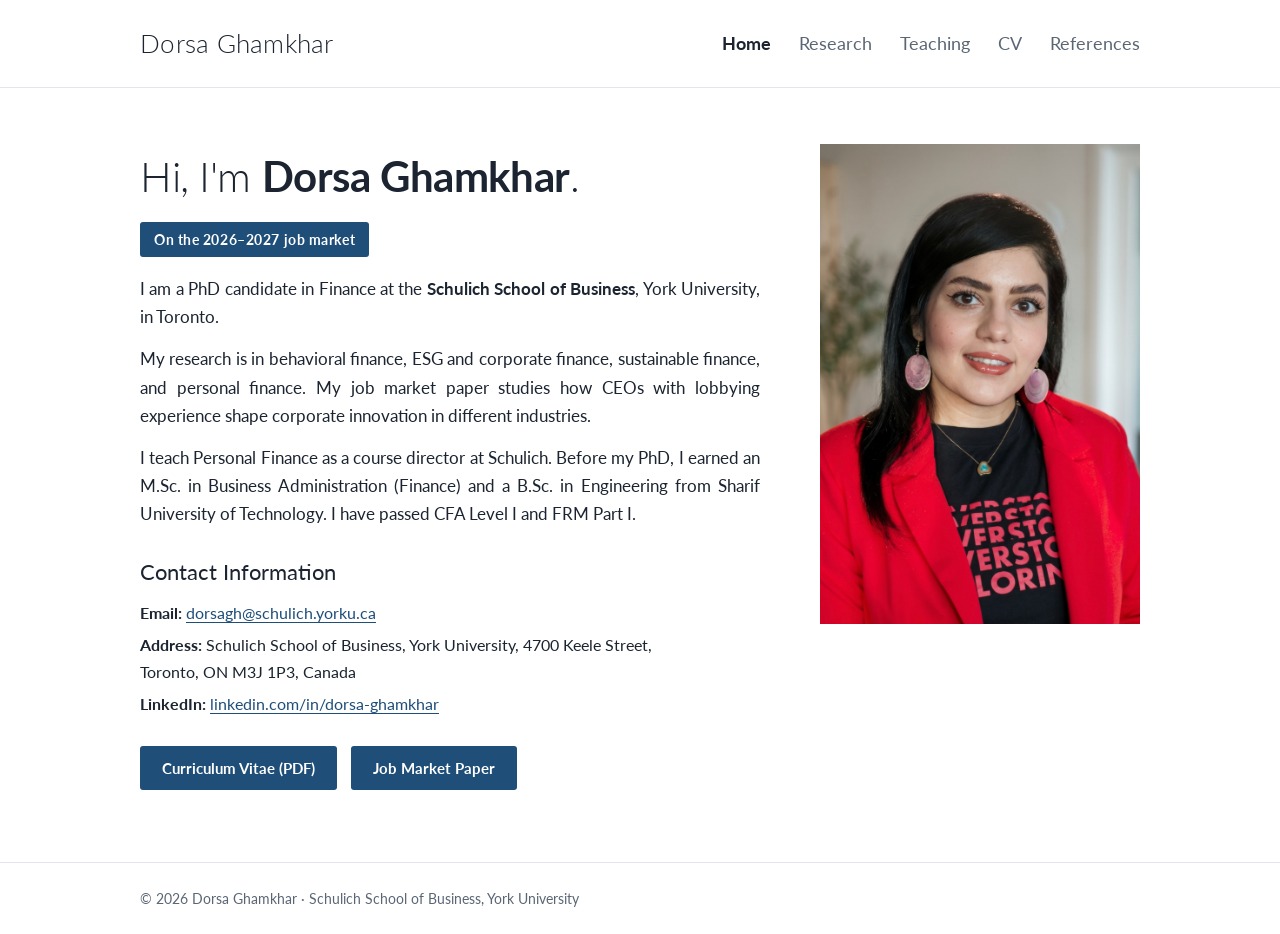
==== index.html @ b434040c "Add files via upload" ====
<!doctype html><html lang="en"><head><meta charset="utf-8"><meta name="viewport" content="width=device-width, initial-scale=1"><title>Dorsa Ghamkhar</title><meta name="description" content="Dorsa Ghamkhar, PhD candidate in Finance at the Schulich School of Business, York University, on the 2026-2027 academic job market."><link rel="preconnect" href="https://fonts.googleapis.com"><link rel="preconnect" href="https://fonts.gstatic.com" crossorigin><link rel="stylesheet" href="https://fonts.googleapis.com/css2?family=Lato:wght@300;400;700&display=swap"><link rel="stylesheet" href="style.css"></head><body><header><div class="inner"><a class="brand" href="index.html">Dorsa Ghamkhar</a>
<nav aria-label="Main"><ul><li><a href="index.html" aria-current="page">Home</a></li><li><a href="research.html">Research</a></li><li><a href="teaching.html">Teaching</a></li><li><a href="files/%20Ghamkhar%20CV.pdf">CV</a></li><li><a href="references.html">References</a></li></ul></nav></div></header><main><div class="inner"><section class="hero">
  <div class="hero-text">
    <h1>Hi, I'm <b>Dorsa Ghamkhar</b>.</h1>
    <span class="market">On the 2026–2027 job market</span>
    <p>I am a PhD candidate in Finance at the <b>Schulich School of Business</b>, York University, in Toronto.</p>
    <p>My research is in behavioral finance, ESG and corporate finance, sustainable finance, and personal finance. My job market paper studies how CEOs with lobbying experience shape corporate innovation in different industries.</p>
    <p>I teach Personal Finance as a course director at Schulich. Before my PhD, I earned an M.Sc. in Business Administration (Finance) and a B.Sc. in Engineering from Sharif University of Technology. I have passed CFA Level I and FRM Part I.</p>
    <div class="contact" aria-label="Contact">
      <h2>Contact Information</h2>
      <p><b>Email:</b> <a href="mailto:dorsagh@schulich.yorku.ca">dorsagh@schulich.yorku.ca</a></p>
      <p><b>Address:</b> Schulich School of Business, York University, 4700 Keele Street, Toronto, ON M3J 1P3, Canada</p>
      <p><b>LinkedIn:</b> <a href="https://www.linkedin.com/in/dorsa-ghamkhar">linkedin.com/in/dorsa-ghamkhar</a></p>
    </div>
    <a class="btn" href="files/%20Ghamkhar%20CV.pdf">Curriculum Vitae (PDF)</a>
    <a class="btn" style="margin-left:10px" href="https://papers.ssrn.com/sol3/papers.cfm?abstract_id=7446578" target="_blank" rel="noopener">Job Market Paper</a>
  </div>
  <div class="photo"><img src="files/Dorsa%20Photo.jpg" alt="Dorsa Ghamkhar"></div>
</section></div></main><footer><div class="inner">© 2026 Dorsa Ghamkhar · Schulich School of Business, York University</div></footer></body></html>
---- style.css ----
/* Layout: Google-Sites-style academic site. Top bar with name and page links; one centered reading column per page. */
:root{
  --bg:#FFFFFF; --band:#F3F5F8; --ink:#1B2430; --muted:#5B6675; --rule:#E2E6EC;
  --accent:#1F4E79; --accent-ink:#FFFFFF;
  --display:"Lato", "Helvetica Neue", Arial, sans-serif;
  --body:"Lato", "Helvetica Neue", Arial, sans-serif;
}
*{box-sizing:border-box}
html{scroll-behavior:smooth}
body{margin:0;background:var(--bg);color:var(--ink);font-family:var(--body);font-size:17px;line-height:1.65;-webkit-font-smoothing:antialiased}
a{color:var(--accent);text-underline-offset:3px}
a:focus-visible{outline:2px solid var(--accent);outline-offset:2px}

.inner{max-width:1040px;margin:0 auto;
  padding-left:max(20px, env(safe-area-inset-left, 0px));padding-right:max(20px, env(safe-area-inset-right, 0px))}

/* Top bar */
header{border-bottom:1px solid var(--rule);background:var(--bg)}
header .inner{display:flex;flex-wrap:wrap;align-items:center;justify-content:space-between;gap:12px 32px;padding-block:22px}
.brand{font-family:var(--display);font-weight:300;font-size:26px;letter-spacing:.01em;color:var(--ink);text-decoration:none}
nav ul{list-style:none;margin:0;padding:0;display:flex;flex-wrap:wrap;gap:6px 28px}
nav a{color:var(--muted);text-decoration:none;font-size:18px;font-weight:400;padding-bottom:4px;border-bottom:2px solid transparent}
nav a:hover{color:var(--ink)}
nav a[aria-current="page"]{color:var(--ink);font-weight:700}

main .inner{padding-block:56px 72px;display:flex;flex-direction:column;gap:48px}

/* Home */
.hero{display:grid;grid-template-columns:minmax(0,1fr) clamp(150px,32%,340px);gap:clamp(20px,4vw,56px);align-items:start}
.hero-text{min-width:0;container-type:inline-size}
.photo{width:100%;max-width:100%;aspect-ratio:2/3;overflow:hidden;background:var(--band)}
.photo img{width:100%;height:100%;object-fit:cover;object-position:center top;display:block}
h1{font-family:var(--display);font-weight:300;font-size:min(42px,8cqi);white-space:nowrap;line-height:1.15;margin:8px 0 22px;letter-spacing:-.01em;text-wrap:balance}
h1 b{font-weight:700}
.hero p{margin:0 0 14px;max-width:62ch;text-align:justify;hyphens:auto}
.hero .contact p{text-align:left}
.market{display:inline-block;background:var(--accent);color:var(--accent-ink);font-weight:700;font-size:14px;letter-spacing:.04em;padding:6px 14px;border-radius:3px;margin-bottom:18px}
.contact{display:flex;flex-direction:column;gap:6px;margin:26px 0 22px;font-size:16px}
.contact h2{font-size:22px;font-weight:400;letter-spacing:0;text-transform:none;color:var(--ink);margin:0 0 4px}
.contact p{margin:0;max-width:62ch}
.btn{display:inline-block;background:var(--accent);color:var(--accent-ink);text-decoration:none;font-weight:700;font-size:15px;padding:10px 22px;border-radius:3px;margin-top:6px}
.btn:hover{filter:brightness(1.15)}

/* Sections */
h2{font-family:var(--display);font-weight:700;font-size:14px;letter-spacing:.12em;text-transform:uppercase;color:var(--muted);margin:0}
.section{display:flex;flex-direction:column;gap:22px}
.section > h2{padding-bottom:10px;border-bottom:1px solid var(--rule)}
.page-title{font-size:36px;margin:0}

/* Papers */
.paper{display:flex;flex-direction:column;gap:8px;container-type:inline-size}
.paper h3{white-space:nowrap;font-size:min(24px,2.25cqi)!important}
.paper h3{font-family:var(--display);font-weight:700;font-size:21px;line-height:1.35;margin:0;text-wrap:balance}
.label{display:inline-block;font-size:12px;font-weight:700;letter-spacing:.1em;text-transform:uppercase;color:var(--accent);border:1px solid var(--accent);border-radius:3px;padding:1px 8px;align-self:flex-start}
.with{color:var(--muted);margin:0}
.abstract{margin:0;max-width:70ch;text-align:justify;hyphens:auto}
.abstract b{font-weight:700}
/* conference list under each paper, always visible */
.pres{margin-top:6px}
.pres h4{margin:0 0 4px;font-size:15px;font-weight:700;color:var(--ink)}
.pres ul{margin:0;padding-left:20px;font-size:15px;color:var(--muted)}
.pres li{margin-bottom:3px;break-inside:avoid}
details summary{cursor:pointer;color:var(--accent);font-weight:700;font-size:15px;width:fit-content}
details ul{margin:10px 0 0;padding-left:20px;font-size:15px;color:var(--muted)}
details li{margin-bottom:2px}

/* Lists with years */
.list{list-style:none;margin:0;padding:0;display:flex;flex-direction:column;gap:10px}
.list li{display:grid;grid-template-columns:minmax(0,1fr) auto;gap:24px;align-items:baseline;padding-bottom:10px;border-bottom:1px solid var(--rule)}
.list .when{color:var(--muted);font-size:15px;font-variant-numeric:tabular-nums;white-space:nowrap}
.list small{display:block;color:var(--muted);font-size:15px}

/* Photo banner on inner pages. Put a wide photo at files/banner.jpg (about 2000 x 600 px); until then the band shows solid navy. */
.banner{background:linear-gradient(rgba(14,30,52,.55), rgba(14,30,52,.55)), url("files/banner.jpg") center/cover no-repeat, #1F4E79;
  color:#FFFFFF}
.banner .inner{padding-block:84px 72px;display:flex;flex-direction:column;gap:10px}
.banner h1{font-family:var(--display);font-weight:300;font-size:48px;line-height:1.1;margin:0;color:#FFFFFF;letter-spacing:.01em}
.banner p{margin:0;font-size:16px;color:rgba(255,255,255,.88);max-width:none;white-space:nowrap}
@media (max-width:720px){ .banner p{white-space:normal} }
@media (max-width:560px){
  .hero{grid-template-columns:minmax(0,1fr);gap:28px}
  .photo{order:-1;width:220px;aspect-ratio:3/4}
}
@media (max-width:720px){ .banner .inner{padding-block:52px 44px} .banner h1{font-size:36px} }

/* References */
.refs{display:grid;grid-template-columns:repeat(auto-fill,minmax(260px,1fr));gap:24px}
.ref{background:var(--band);border-radius:4px;padding:22px 24px;display:flex;flex-direction:column;gap:8px;min-width:0}
.ref h3{font-family:var(--display);font-weight:700;font-size:20px;margin:0}
.ref p{margin:0;font-size:15px;line-height:1.55}
.ref .mail{color:var(--accent);word-break:break-word}

footer{border-top:1px solid var(--rule);color:var(--muted);font-size:14px}
footer .inner{padding-block:24px}

@media (max-width:720px){
  .paper h3{white-space:normal;font-size:19px!important}
  main .inner{padding-block:36px 56px}
  .list li{grid-template-columns:minmax(0,1fr);gap:2px}
}
@media (prefers-reduced-motion:reduce){html{scroll-behavior:auto}}
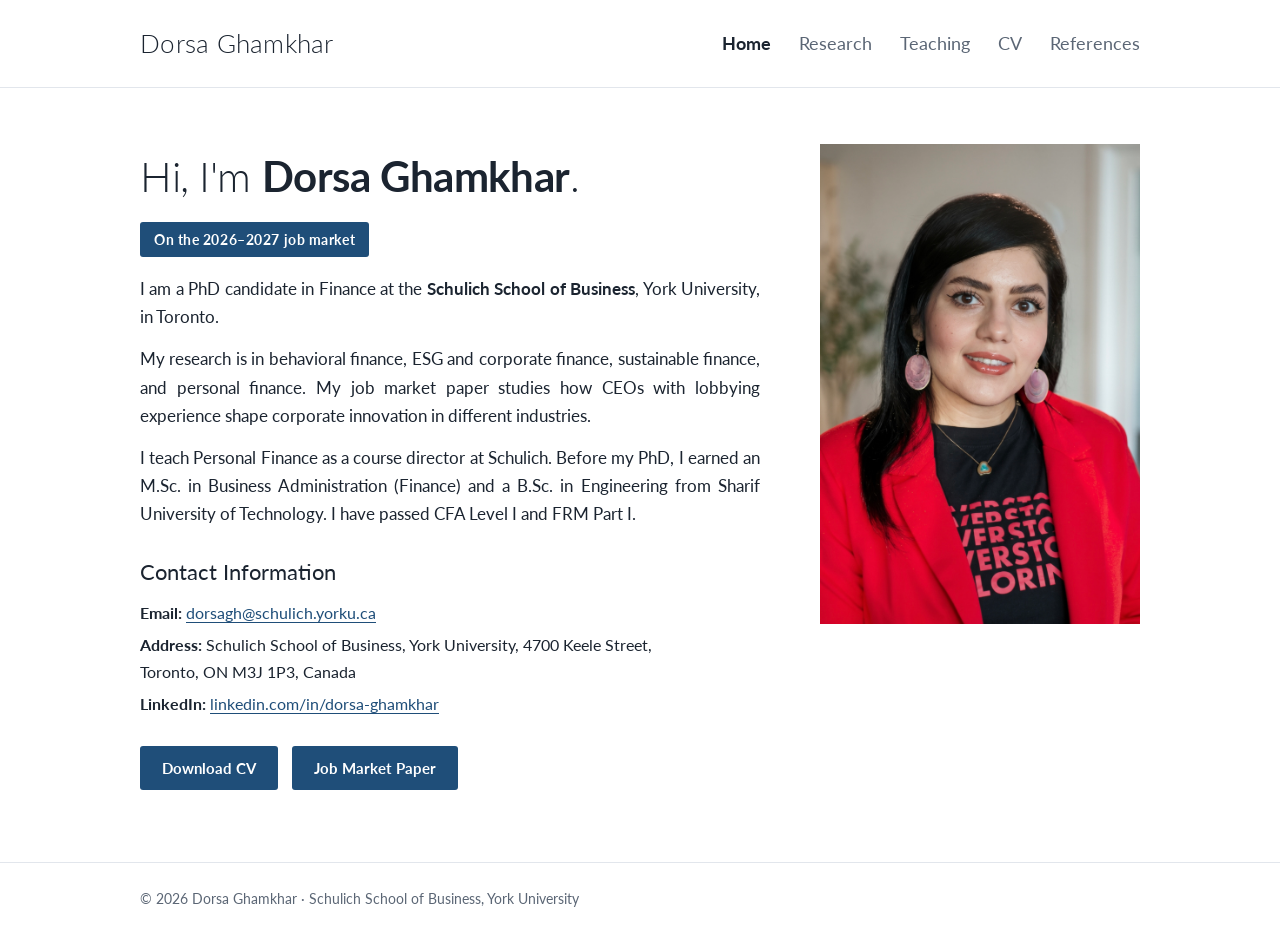
==== commit 8c9d7765: "Add files via upload" ====
--- a/index.html
+++ b/index.html
@@ -12,7 +12,7 @@
       <p><b>Address:</b> Schulich School of Business, York University, 4700 Keele Street, Toronto, ON M3J 1P3, Canada</p>
       <p><b>LinkedIn:</b> <a href="https://www.linkedin.com/in/dorsa-ghamkhar">linkedin.com/in/dorsa-ghamkhar</a></p>
     </div>
-    <a class="btn" href="files/%20Ghamkhar%20CV.pdf">Curriculum Vitae (PDF)</a>
+    <a class="btn" href="files/%20Ghamkhar%20CV.pdf" download="Ghamkhar_CV.pdf">Download CV</a>
     <a class="btn" style="margin-left:10px" href="https://papers.ssrn.com/sol3/papers.cfm?abstract_id=7446578" target="_blank" rel="noopener">Job Market Paper</a>
   </div>
   <div class="photo"><img src="files/Dorsa%20Photo.jpg" alt="Dorsa Ghamkhar"></div>
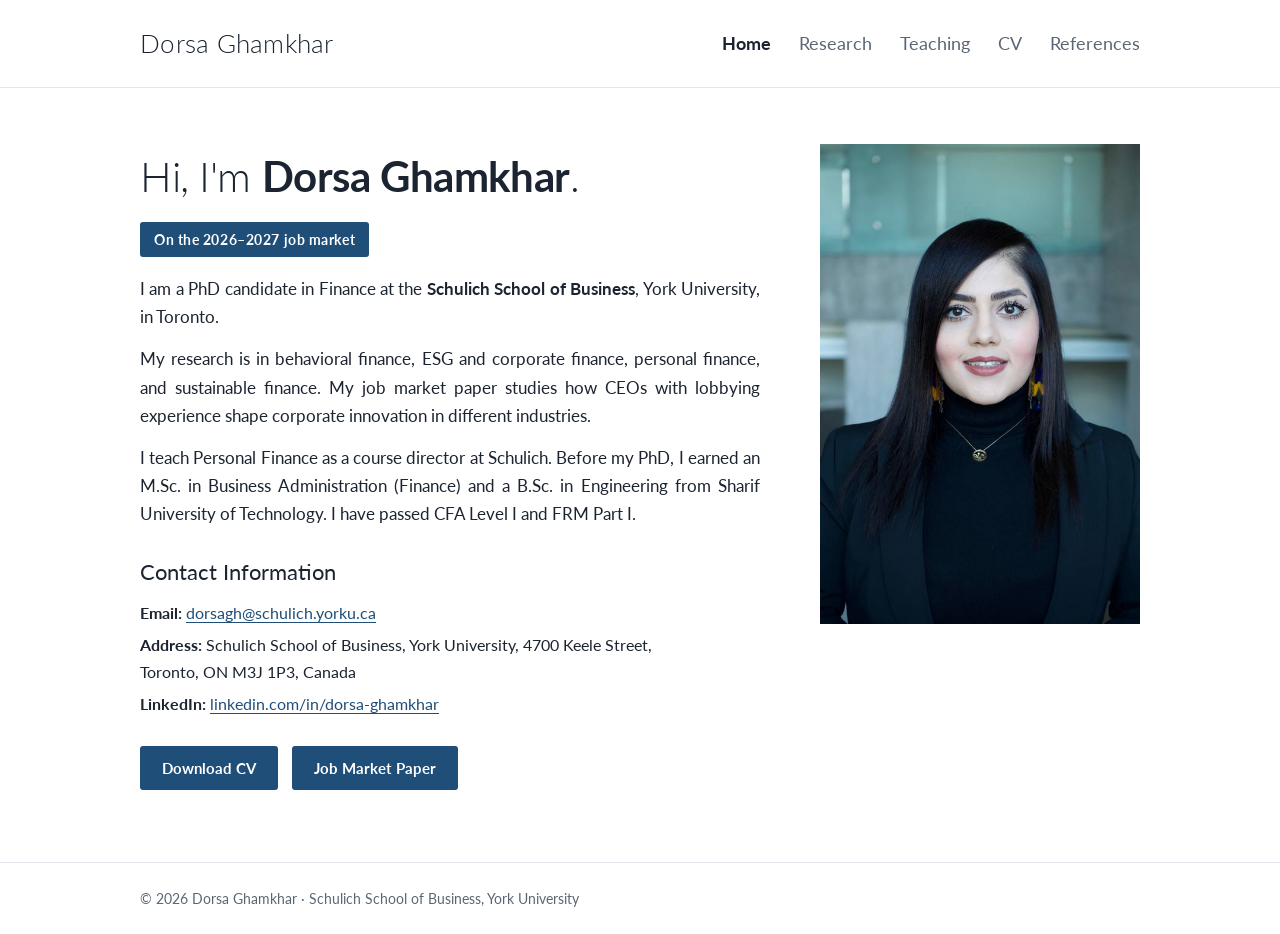
==== commit b34a34e7: "Add files via upload" ====
--- a/index.html
+++ b/index.html
@@ -1,10 +1,10 @@
-<!doctype html><html lang="en"><head><meta charset="utf-8"><meta name="viewport" content="width=device-width, initial-scale=1"><title>Dorsa Ghamkhar</title><meta name="description" content="Dorsa Ghamkhar, PhD candidate in Finance at the Schulich School of Business, York University, on the 2026-2027 academic job market."><link rel="preconnect" href="https://fonts.googleapis.com"><link rel="preconnect" href="https://fonts.gstatic.com" crossorigin><link rel="stylesheet" href="https://fonts.googleapis.com/css2?family=Lato:wght@300;400;700&display=swap"><link rel="stylesheet" href="style.css"></head><body><header><div class="inner"><a class="brand" href="index.html">Dorsa Ghamkhar</a>
+<!doctype html><html lang="en"><head><meta charset="utf-8"><meta name="viewport" content="width=device-width, initial-scale=1"><title>Dorsa Ghamkhar</title><script async src="https://www.googletagmanager.com/gtag/js?id=G-PH4JMEP3EX"></script><script>window.dataLayer=window.dataLayer||[];function gtag(){dataLayer.push(arguments);}gtag('js',new Date());gtag('config','G-PH4JMEP3EX');</script><meta name="description" content="Dorsa Ghamkhar, PhD candidate in Finance at the Schulich School of Business, York University, on the 2026-2027 academic job market."><link rel="preconnect" href="https://fonts.googleapis.com"><link rel="preconnect" href="https://fonts.gstatic.com" crossorigin><link rel="stylesheet" href="https://fonts.googleapis.com/css2?family=Lato:wght@300;400;700&display=swap"><link rel="stylesheet" href="style.css"></head><body><header><div class="inner"><a class="brand" href="index.html">Dorsa Ghamkhar</a>
 <nav aria-label="Main"><ul><li><a href="index.html" aria-current="page">Home</a></li><li><a href="research.html">Research</a></li><li><a href="teaching.html">Teaching</a></li><li><a href="files/%20Ghamkhar%20CV.pdf">CV</a></li><li><a href="references.html">References</a></li></ul></nav></div></header><main><div class="inner"><section class="hero">
   <div class="hero-text">
     <h1>Hi, I'm <b>Dorsa Ghamkhar</b>.</h1>
     <span class="market">On the 2026–2027 job market</span>
     <p>I am a PhD candidate in Finance at the <b>Schulich School of Business</b>, York University, in Toronto.</p>
-    <p>My research is in behavioral finance, ESG and corporate finance, sustainable finance, and personal finance. My job market paper studies how CEOs with lobbying experience shape corporate innovation in different industries.</p>
+    <p>My research is in behavioral finance, ESG and corporate finance, personal finance, and sustainable finance. My job market paper studies how CEOs with lobbying experience shape corporate innovation in different industries.</p>
     <p>I teach Personal Finance as a course director at Schulich. Before my PhD, I earned an M.Sc. in Business Administration (Finance) and a B.Sc. in Engineering from Sharif University of Technology. I have passed CFA Level I and FRM Part I.</p>
     <div class="contact" aria-label="Contact">
       <h2>Contact Information</h2>
--- a/style.css
+++ b/style.css
@@ -79,7 +79,7 @@
 @media (max-width:720px){ .banner p{white-space:normal} }
 @media (max-width:560px){
   .hero{grid-template-columns:minmax(0,1fr);gap:28px}
-  .photo{order:-1;width:220px;aspect-ratio:3/4}
+  .photo{order:-1;width:220px;aspect-ratio:2/3}
 }
 @media (max-width:720px){ .banner .inner{padding-block:52px 44px} .banner h1{font-size:36px} }
 
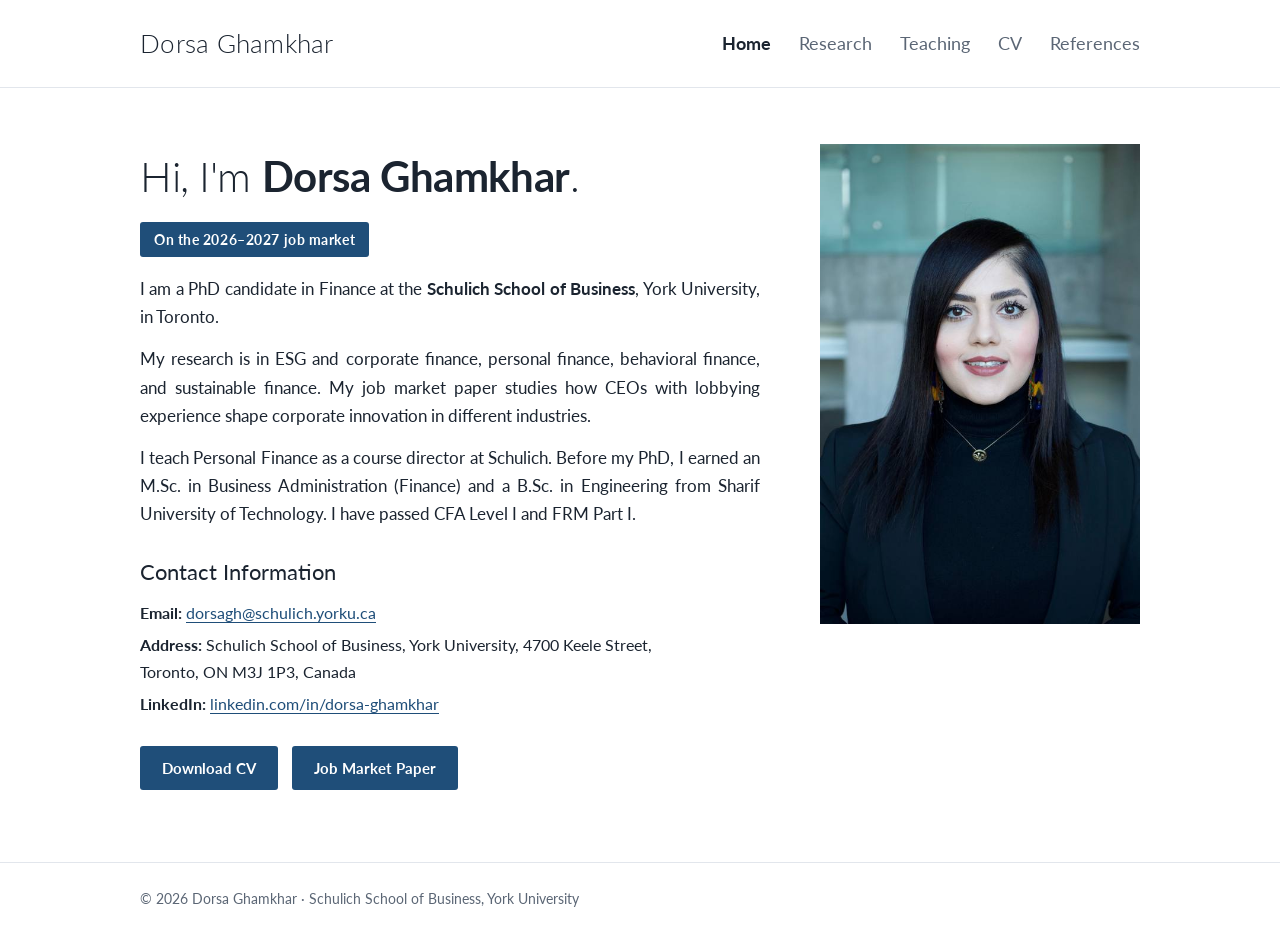
==== commit 1a503a08: "Add files via upload" ====
--- a/index.html
+++ b/index.html
@@ -4,7 +4,7 @@
     <h1>Hi, I'm <b>Dorsa Ghamkhar</b>.</h1>
     <span class="market">On the 2026–2027 job market</span>
     <p>I am a PhD candidate in Finance at the <b>Schulich School of Business</b>, York University, in Toronto.</p>
-    <p>My research is in behavioral finance, ESG and corporate finance, personal finance, and sustainable finance. My job market paper studies how CEOs with lobbying experience shape corporate innovation in different industries.</p>
+    <p>My research is in ESG and corporate finance, personal finance, behavioral finance, and sustainable finance. My job market paper studies how CEOs with lobbying experience shape corporate innovation in different industries.</p>
     <p>I teach Personal Finance as a course director at Schulich. Before my PhD, I earned an M.Sc. in Business Administration (Finance) and a B.Sc. in Engineering from Sharif University of Technology. I have passed CFA Level I and FRM Part I.</p>
     <div class="contact" aria-label="Contact">
       <h2>Contact Information</h2>
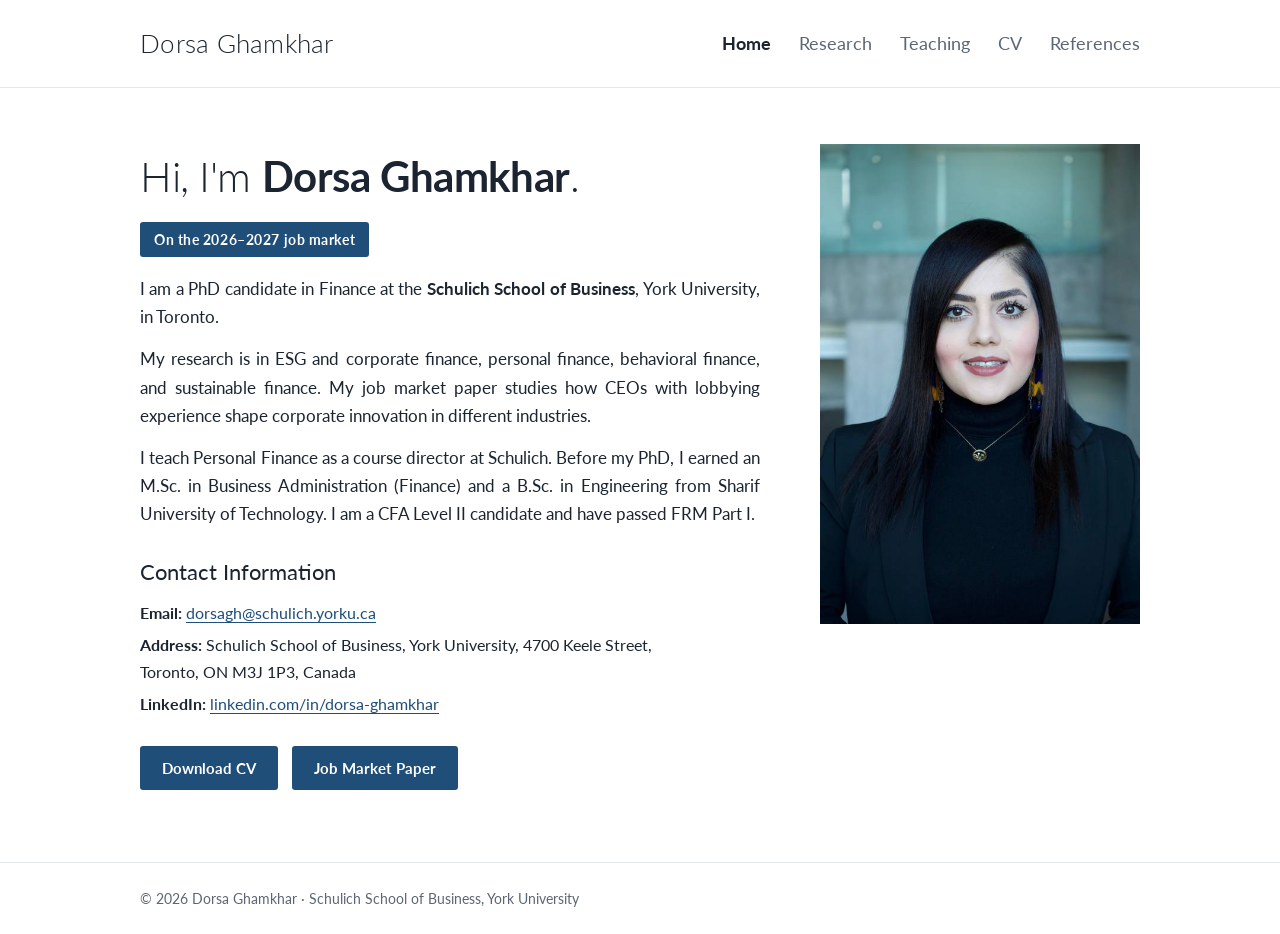
==== commit 632ba276: "Add files via upload" ====
--- a/index.html
+++ b/index.html
@@ -5,7 +5,7 @@
     <span class="market">On the 2026–2027 job market</span>
     <p>I am a PhD candidate in Finance at the <b>Schulich School of Business</b>, York University, in Toronto.</p>
     <p>My research is in ESG and corporate finance, personal finance, behavioral finance, and sustainable finance. My job market paper studies how CEOs with lobbying experience shape corporate innovation in different industries.</p>
-    <p>I teach Personal Finance as a course director at Schulich. Before my PhD, I earned an M.Sc. in Business Administration (Finance) and a B.Sc. in Engineering from Sharif University of Technology. I have passed CFA Level I and FRM Part I.</p>
+    <p>I teach Personal Finance as a course director at Schulich. Before my PhD, I earned an M.Sc. in Business Administration (Finance) and a B.Sc. in Engineering from Sharif University of Technology. I am a CFA Level II candidate and have passed FRM Part I.</p>
     <div class="contact" aria-label="Contact">
       <h2>Contact Information</h2>
       <p><b>Email:</b> <a href="mailto:dorsagh@schulich.yorku.ca">dorsagh@schulich.yorku.ca</a></p>
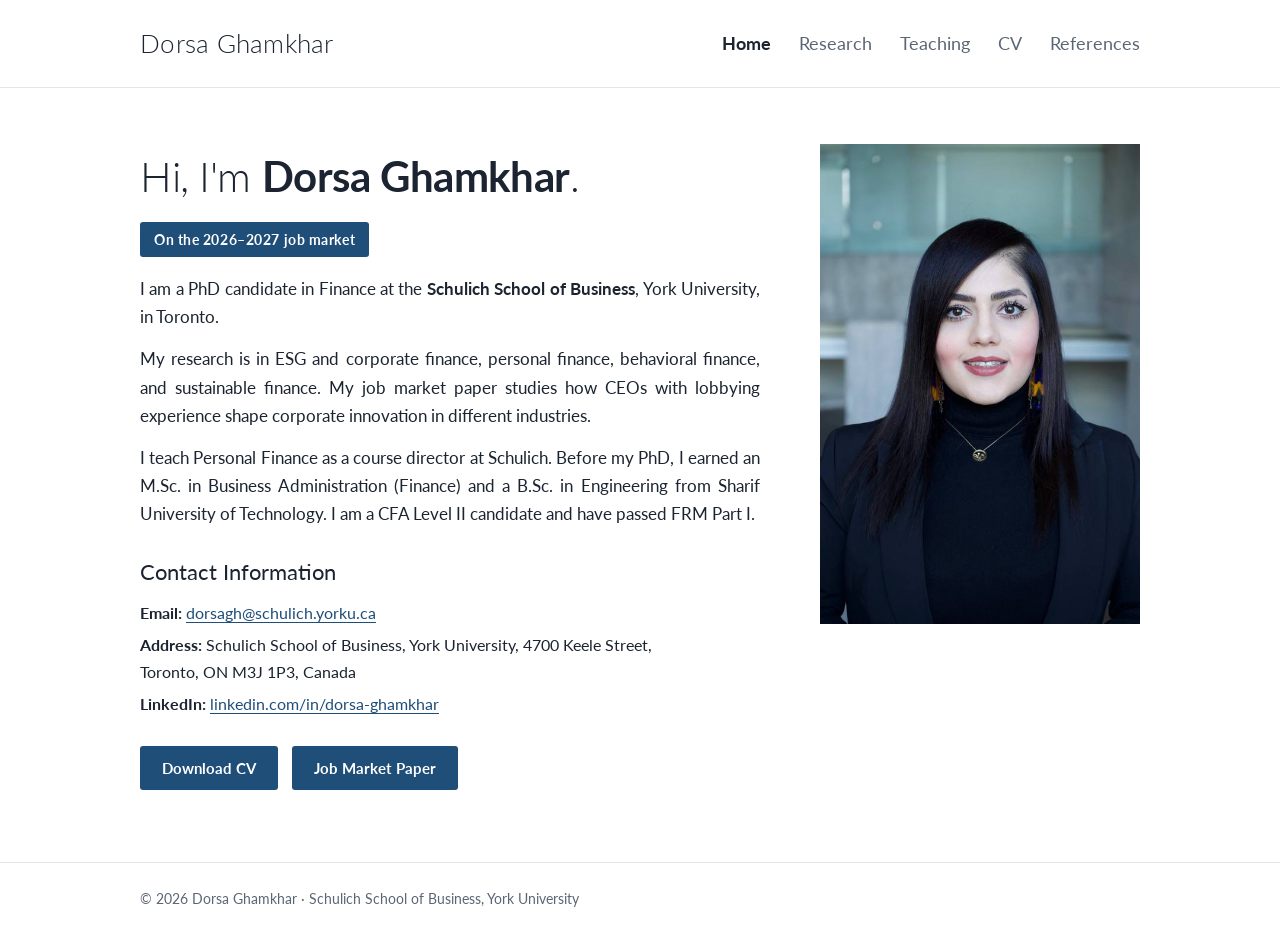
==== commit ad24995b: "Add files via upload" ====
--- a/index.html
+++ b/index.html
@@ -1,4 +1,6 @@
-<!doctype html><html lang="en"><head><meta charset="utf-8"><meta name="viewport" content="width=device-width, initial-scale=1"><title>Dorsa Ghamkhar</title><script async src="https://www.googletagmanager.com/gtag/js?id=G-PH4JMEP3EX"></script><script>window.dataLayer=window.dataLayer||[];function gtag(){dataLayer.push(arguments);}gtag('js',new Date());gtag('config','G-PH4JMEP3EX');</script><meta name="description" content="Dorsa Ghamkhar, PhD candidate in Finance at the Schulich School of Business, York University, on the 2026-2027 academic job market."><link rel="preconnect" href="https://fonts.googleapis.com"><link rel="preconnect" href="https://fonts.gstatic.com" crossorigin><link rel="stylesheet" href="https://fonts.googleapis.com/css2?family=Lato:wght@300;400;700&display=swap"><link rel="stylesheet" href="style.css"></head><body><header><div class="inner"><a class="brand" href="index.html">Dorsa Ghamkhar</a>
+<!doctype html><html lang="en"><head><meta charset="utf-8"><meta name="viewport" content="width=device-width, initial-scale=1"><title>Dorsa Ghamkhar</title><script async src="https://www.googletagmanager.com/gtag/js?id=G-PH4JMEP3EX"></script><script>window.dataLayer=window.dataLayer||[];function gtag(){dataLayer.push(arguments);}gtag('js',new Date());gtag('config','G-PH4JMEP3EX');</script><meta name="description" content="Dorsa Ghamkhar, PhD candidate in Finance at the Schulich School of Business, York University, on the 2026-2027 academic job market."><link rel="preconnect" href="https://fonts.googleapis.com"><link rel="preconnect" href="https://fonts.gstatic.com" crossorigin><link rel="stylesheet" href="https://fonts.googleapis.com/css2?family=Lato:wght@300;400;700&display=swap"><link rel="stylesheet" href="style.css"><meta property="og:image" content="https://dorsaghamkhar.com/files/dorsa-ghamkhar.jpg">
+<meta property="og:title" content="Dorsa Ghamkhar">
+</head><body><header><div class="inner"><a class="brand" href="index.html">Dorsa Ghamkhar</a>
 <nav aria-label="Main"><ul><li><a href="index.html" aria-current="page">Home</a></li><li><a href="research.html">Research</a></li><li><a href="teaching.html">Teaching</a></li><li><a href="files/%20Ghamkhar%20CV.pdf">CV</a></li><li><a href="references.html">References</a></li></ul></nav></div></header><main><div class="inner"><section class="hero">
   <div class="hero-text">
     <h1>Hi, I'm <b>Dorsa Ghamkhar</b>.</h1>
@@ -15,5 +17,5 @@
     <a class="btn" href="files/%20Ghamkhar%20CV.pdf" download="Ghamkhar_CV.pdf">Download CV</a>
     <a class="btn" style="margin-left:10px" href="https://papers.ssrn.com/sol3/papers.cfm?abstract_id=7446578" target="_blank" rel="noopener">Job Market Paper</a>
   </div>
-  <div class="photo"><img src="files/Dorsa%20Photo.jpg" alt="Dorsa Ghamkhar"></div>
+  <div class="photo"><img src="files/dorsa-ghamkhar.jpg" alt="Dorsa Ghamkhar"></div>
 </section></div></main><footer><div class="inner">© 2026 Dorsa Ghamkhar · Schulich School of Business, York University</div></footer></body></html>
